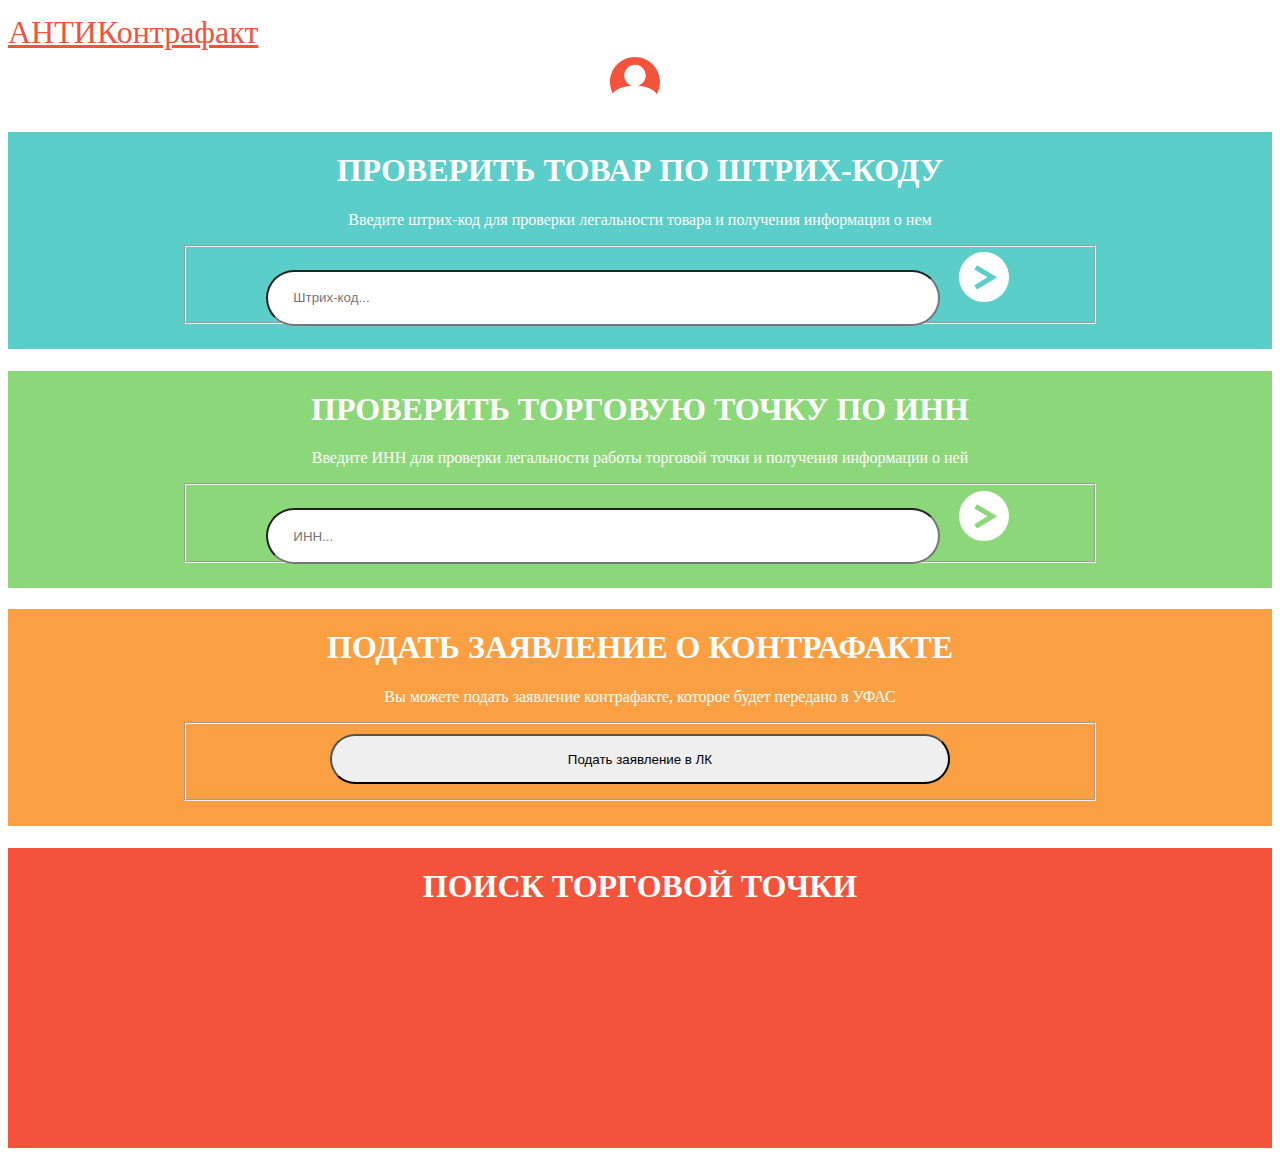
==== Антиконтрафакт/HTML-Страницы/merge/index.html @ bf782666 "merge" ====
<!doctype html>
<html lang="ru">
<head>
	<meta charset="utf-8">
	<meta name="viewport" content="width=device-width, initial-scale=1, shrink-to-fit=no">
	<link rel="stylesheet" href="https://stackpath.bootstrapcdn.com/bootstrap/4.5.0/css/bootstrap.min.css" integrity="sha384-9aIt2nRpC12Uk9gS9baDl411NQApFmC26EwAOH8WgZl5MYYxFfc+NcPb1dKGj7Sk" crossorigin="anonymous">
	<link rel="stylesheet" type="text/css" href="./style.css">
	<title>АНТИКонтрафакт</title>
</head>
<body>
	<header>
		<nav class="navbar navbar-light bg-light justify-content-between">
			<a href="index.html" class="navbar-brand" style="color:#F3533B;">АНТИКонтрафакт</a>
			<span style="margin-right: 10px;">
				<a href="login.html">
					<img src="person-circle.svg">
				</a>
			</span>
		</nav>
	</header>
	<div class="container-fluid blue">
		<h1>ПРОВЕРИТЬ ТОВАР ПО ШТРИХ-КОДУ</h1>
		<p>Введите штрих-код для проверки легальности товара и получения информации о нем</p><!--Текст надо будет написать-->
			<fieldset class="input-fieldset">
				<input class="input-field" type="text" placeholder="Штрих-код...">
				<a href="infoProduct.html" style="margin: 10px;"><img src="next.svg" alt="next"></a>
			</fieldset>
	</div>
	<div class="container-fluid green">
		<h1>ПРОВЕРИТЬ ТОРГОВУЮ ТОЧКУ ПО ИНН</h1>
		<p>Введите ИНН для проверки легальности работы торговой точки и получения информации о ней</p><!--Текст надо будет написать-->
			<fieldset class="input-fieldset">
				<input class="input-field" type="text" placeholder="ИНН...">
				<a href="infoOutlet.html" style="margin: 10px;"><img src="next.svg" alt="next"></a>
			</fieldset>
	</div>
	<div class="container-fluid orange">
		<h1>ПОДАТЬ ЗАЯВЛЕНИЕ О КОНТРАФАКТЕ</h1>
		<p>Вы можете подать заявление контрафакте, которое будет передано в УФАС</p><!--Текст надо будет написать-->
			<fieldset class="input-fieldset">
				<button type="submit" class="input-field">Подать заявление в ЛК</button>
			</fieldset>
	</div>
	<div class="container-fluid red" style="height: 300px;">
		<h1>ПОИСК ТОРГОВОЙ ТОЧКИ</h1>
		<iframe src="https://yandex.ru/map-widget/v1/?um=constructor%3A69a99579ebff582d2bea4e5db05ece7a31c4bc7dc8a04db59e3fe63fb5686ae7&amp;source=constructor" width="70%" height="200" frameborder="0"></iframe>
	</div>

	<!-- Optional JavaScript -->
	<!-- jQuery first, then Popper.js, then Bootstrap JS -->
	<script src="https://code.jquery.com/jquery-3.4.1.slim.min.js" integrity="sha384-J6qa4849blE2+poT4WnyKhv5vZF5SrPo0iEjwBvKU7imGFAV0wwj1yYfoRSJoZ+n" crossorigin="anonymous"></script>
	<script src="https://cdn.jsdelivr.net/npm/popper.js@1.16.0/dist/umd/popper.min.js" integrity="sha384-Q6E9RHvbIyZFJoft+2mJbHaEWldlvI9IOYy5n3zV9zzTtmI3UksdQRVvoxMfooAo" crossorigin="anonymous"></script>
	<script src="https://stackpath.bootstrapcdn.com/bootstrap/4.4.1/js/bootstrap.min.js" integrity="sha384-wfSDF2E50Y2D1uUdj0O3uMBJnjuUD4Ih7YwaYd1iqfktj0Uod8GCExl3Og8ifwB6" crossorigin="anonymous"></script></body>
	</html>
---- Антиконтрафакт/HTML-Страницы/merge/style.css ----
body{
	color: #F3533B;
	font-family: roboto;
      font-style: normal;
      font-weight: normal;
      text-align: center;
}

h1{
	padding-top: 20px;
	text-align: center;
}

h2{
	line-height: 50px;
	margin-top: 75px;
	margin-bottom: 75px;
}

h3{
	text-align: center;
}

input, button{
	border-radius: 37.5px;
}

.navbar-brand{
      font-size: 32px;
      line-height: 49px;
      display: flex;
      align-items: center;
      text-align: center;
}


.blue{
	color:white;
	background-color: #5BCEC9;
}

.orange{
	color:white;
	background-color: #FA9F42;
}

.green{
	color:white;
	background-color: #8CD77A;
}

.red{
	color:white;
	background-color: #F3533B;
}

.history-row{
	height: 50px;
	text-align: center;
	line-height: 50px;
}

.history-row a{
	color:white;
	text-decoration: underline;
}

.password-fieldset{
	width: 70%;
	height: 150px;
	margin-top:25px;
	margin-left:15%;
	margin-bottom: 25px;
}

.input-fieldset{
	width: 70%;
	height: 60px;
	display: inline-block;	
	margin-bottom: 25px;
}

.password-field{
	width: 100%;
	height: 30px;
	margin: 5px;
	padding-left: 15px;
	padding-right: 15px;
}

.input-field{
	width: 70%;
	height: 50px;
	margin: 5px;
	padding-left: 25px;
	padding-right: 25px;
}

.exit-button{
	width: 100%;
	height: 50px;
	margin-top: 50px;
}
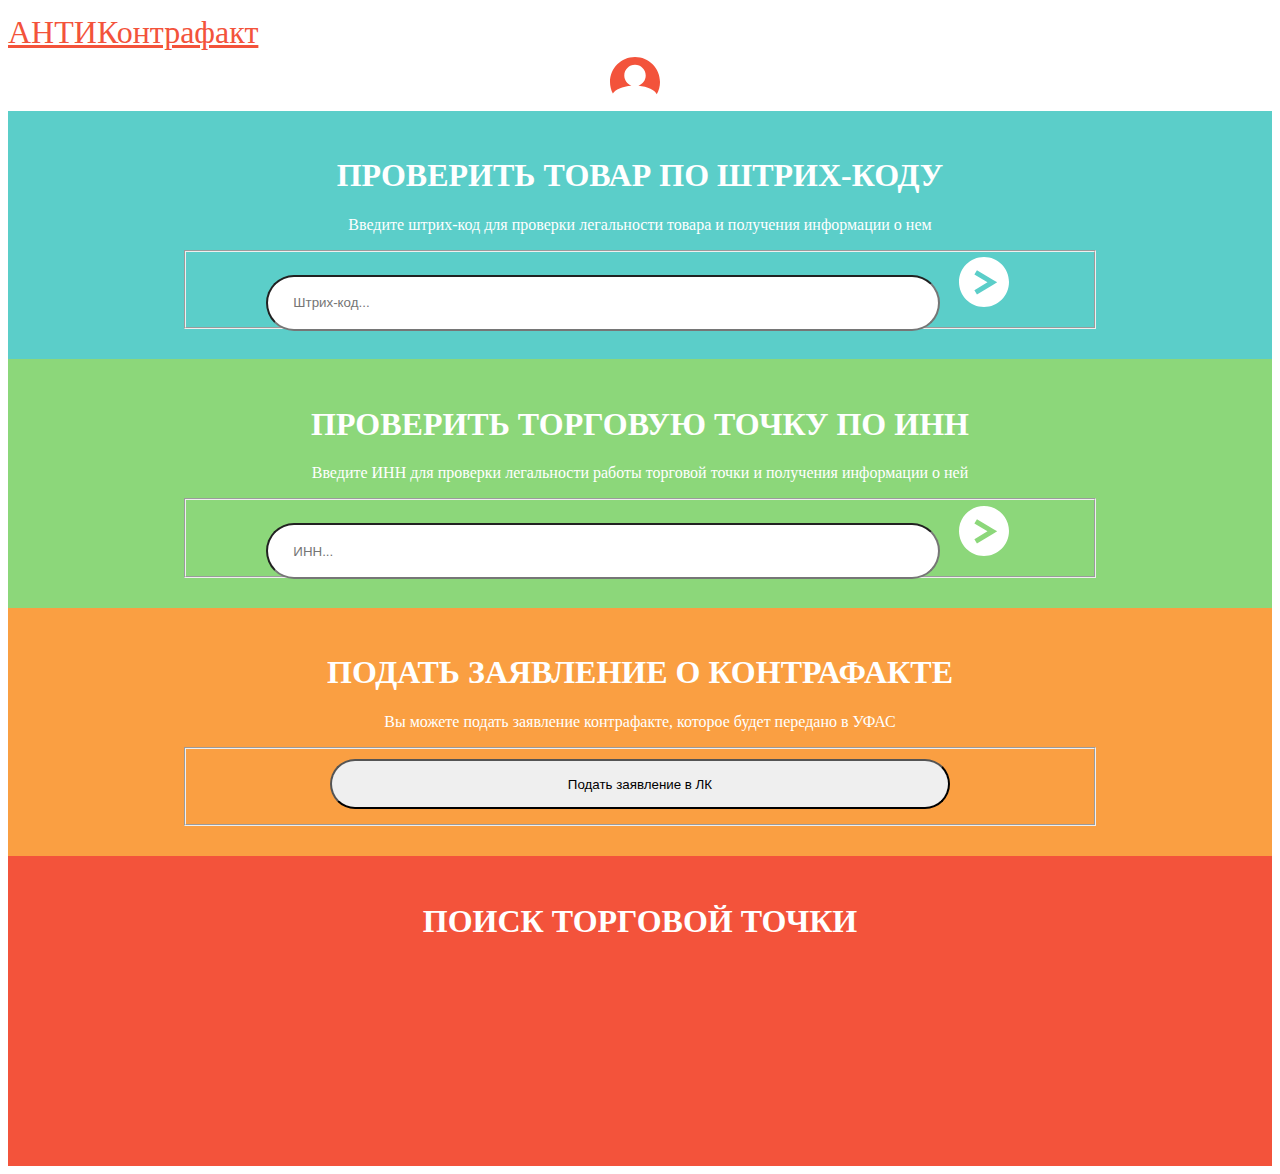
==== commit ff5a77a5: "Собранная версия сайта" ====
--- a/Антиконтрафакт/HTML-Страницы/merge/index.html
+++ b/Антиконтрафакт/HTML-Страницы/merge/index.html
@@ -46,9 +46,3 @@
 		<iframe src="https://yandex.ru/map-widget/v1/?um=constructor%3A69a99579ebff582d2bea4e5db05ece7a31c4bc7dc8a04db59e3fe63fb5686ae7&amp;source=constructor" width="70%" height="200" frameborder="0"></iframe>
 	</div>
 
-	<!-- Optional JavaScript -->
-	<!-- jQuery first, then Popper.js, then Bootstrap JS -->
-	<script src="https://code.jquery.com/jquery-3.4.1.slim.min.js" integrity="sha384-J6qa4849blE2+poT4WnyKhv5vZF5SrPo0iEjwBvKU7imGFAV0wwj1yYfoRSJoZ+n" crossorigin="anonymous"></script>
-	<script src="https://cdn.jsdelivr.net/npm/popper.js@1.16.0/dist/umd/popper.min.js" integrity="sha384-Q6E9RHvbIyZFJoft+2mJbHaEWldlvI9IOYy5n3zV9zzTtmI3UksdQRVvoxMfooAo" crossorigin="anonymous"></script>
-	<script src="https://stackpath.bootstrapcdn.com/bootstrap/4.4.1/js/bootstrap.min.js" integrity="sha384-wfSDF2E50Y2D1uUdj0O3uMBJnjuUD4Ih7YwaYd1iqfktj0Uod8GCExl3Og8ifwB6" crossorigin="anonymous"></script></body>
-	</html>--- a/Антиконтрафакт/HTML-Страницы/merge/style.css
+++ b/Антиконтрафакт/HTML-Страницы/merge/style.css
@@ -21,8 +21,12 @@
 	text-align: center;
 }
 
-input, button{
-	border-radius: 37.5px;
+input, button, select{
+	border-radius: 30px;
+}
+
+textarea{
+	border-radius: 15px;
 }
 
 .navbar-brand{
@@ -37,21 +41,29 @@
 .blue{
 	color:white;
 	background-color: #5BCEC9;
+	padding-bottom: 5px;
+	padding-top: 5px;
 }
 
 .orange{
 	color:white;
 	background-color: #FA9F42;
+	padding-bottom: 5px;
+	padding-top: 5px;
 }
 
 .green{
 	color:white;
 	background-color: #8CD77A;
+	padding-bottom: 5px;
+	padding-top: 5px;
 }
 
 .red{
 	color:white;
 	background-color: #F3533B;
+	padding-bottom: 5px;
+	padding-top: 5px;
 }
 
 .history-row{
@@ -67,10 +79,9 @@
 
 .password-fieldset{
 	width: 70%;
-	height: 150px;
-	margin-top:25px;
+	margin-top:20px;
 	margin-left:15%;
-	margin-bottom: 25px;
+	margin-bottom: 20px;
 }
 
 .input-fieldset{
@@ -82,7 +93,6 @@
 
 .password-field{
 	width: 100%;
-	height: 30px;
 	margin: 5px;
 	padding-left: 15px;
 	padding-right: 15px;
@@ -96,6 +106,18 @@
 	padding-right: 25px;
 }
 
+.login-button{
+	margin: 5px;
+	margin-left: 10px;
+}
+
+.confirm-button{
+	width: 30%;
+	height: 50px;
+	margin-left: 10px;
+	margin-right: 10px;
+}
+
 .exit-button{
 	width: 100%;
 	height: 50px;
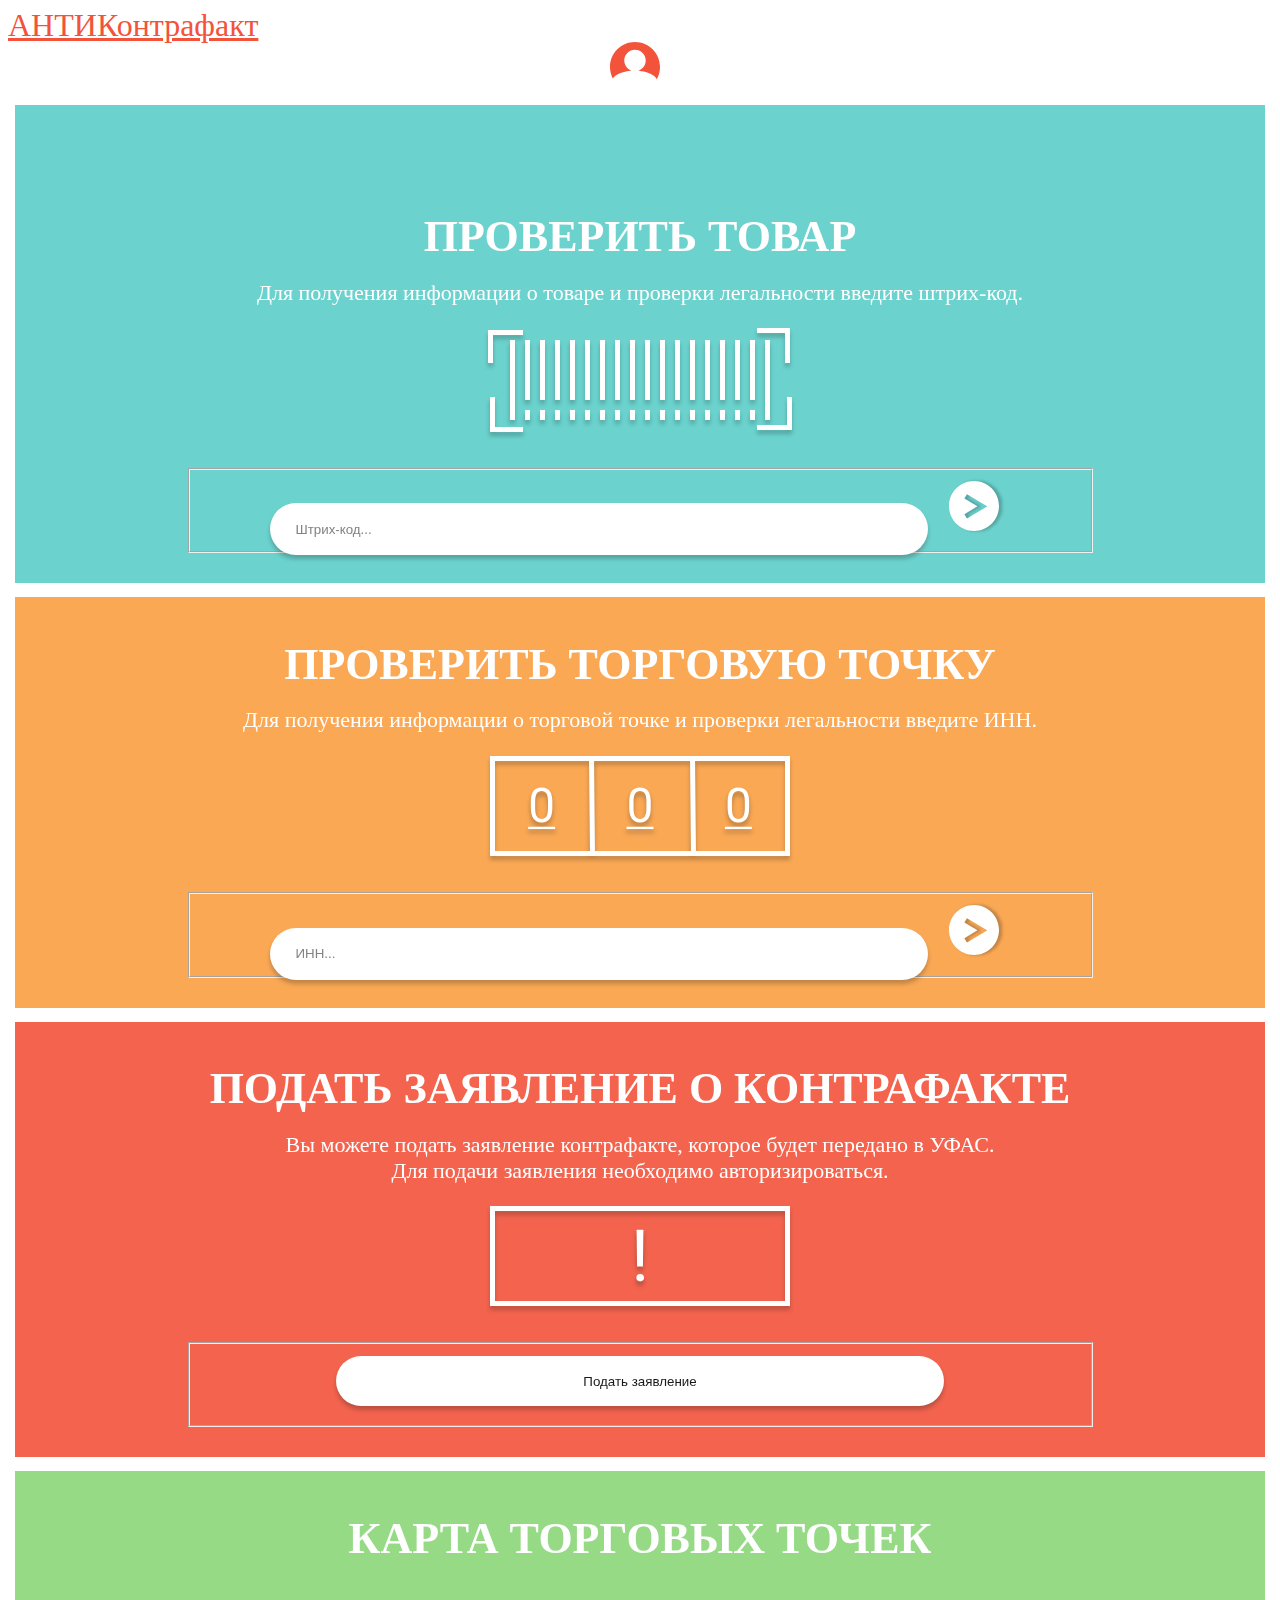
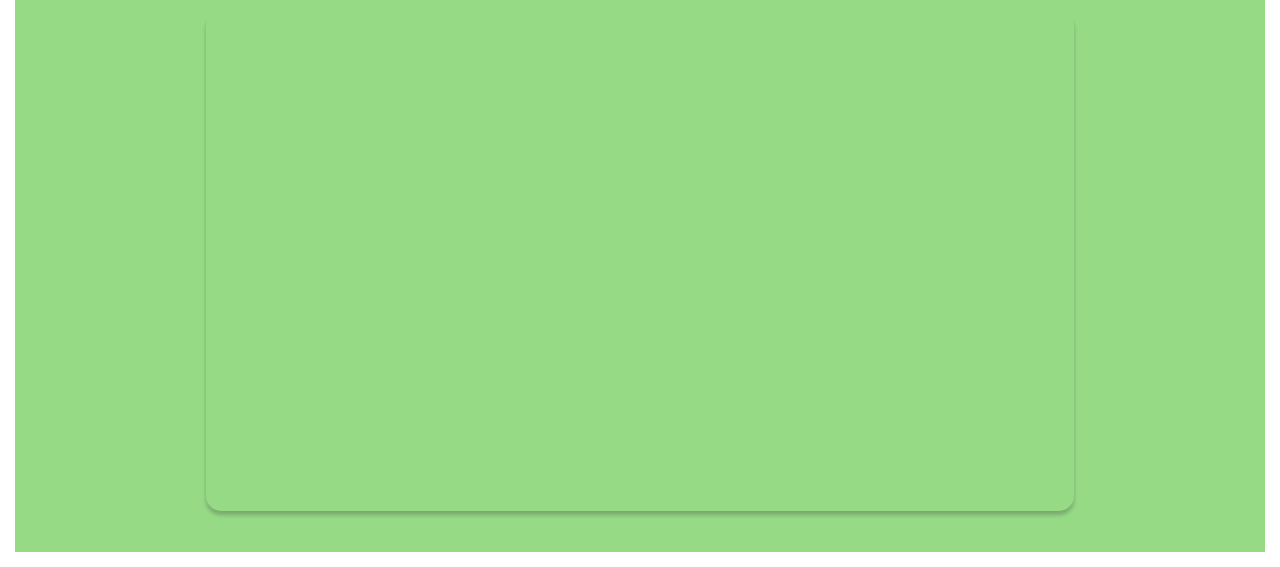
==== commit f5ba8e4d: "disign upgrade" ====
--- a/Антиконтрафакт/HTML-Страницы/merge/index.html
+++ b/Антиконтрафакт/HTML-Страницы/merge/index.html
@@ -9,7 +9,7 @@
 </head>
 <body>
 	<header>
-		<nav class="navbar navbar-light bg-light justify-content-between">
+		<nav class="navbar navbar-light bg-light justify-content-between fixed-top">
 			<a href="index.html" class="navbar-brand" style="color:#F3533B;">АНТИКонтрафакт</a>
 			<span style="margin-right: 10px;">
 				<a href="login.html">
@@ -18,31 +18,34 @@
 			</span>
 		</nav>
 	</header>
-	<div class="container-fluid blue">
-		<h1>ПРОВЕРИТЬ ТОВАР ПО ШТРИХ-КОДУ</h1>
-		<p>Введите штрих-код для проверки легальности товара и получения информации о нем</p><!--Текст надо будет написать-->
+	<div class="container-fluid blue" style="padding-top: 70px;">
+		<h1>ПРОВЕРИТЬ ТОВАР</h1>
+		<p>Для получения информации о товаре и проверки легальности введите штрих-код.</p><!--Текст надо будет написать-->
+		<p><img src="barkode.svg" alt="Штрих-код"></p>
 			<fieldset class="input-fieldset">
 				<input class="input-field" type="text" placeholder="Штрих-код...">
 				<a href="infoProduct.html" style="margin: 10px;"><img src="next.svg" alt="next"></a>
 			</fieldset>
 	</div>
-	<div class="container-fluid green">
-		<h1>ПРОВЕРИТЬ ТОРГОВУЮ ТОЧКУ ПО ИНН</h1>
-		<p>Введите ИНН для проверки легальности работы торговой точки и получения информации о ней</p><!--Текст надо будет написать-->
+	<div class="container-fluid orange">
+		<h1>ПРОВЕРИТЬ ТОРГОВУЮ ТОЧКУ</h1>
+		<p>Для получения информации о торговой точке и проверки легальности введите ИНН.</p><!--Текст надо будет написать-->
+		<p><img src="inn.svg" alt="ИНН"></p>
 			<fieldset class="input-fieldset">
 				<input class="input-field" type="text" placeholder="ИНН...">
 				<a href="infoOutlet.html" style="margin: 10px;"><img src="next.svg" alt="next"></a>
 			</fieldset>
 	</div>
-	<div class="container-fluid orange">
-		<h1>ПОДАТЬ ЗАЯВЛЕНИЕ О КОНТРАФАКТЕ</h1>
-		<p>Вы можете подать заявление контрафакте, которое будет передано в УФАС</p><!--Текст надо будет написать-->
+	<div class="container-fluid red">
+		<h1>ПОДАТЬ ЗАЯВЛЕНИЕ О КОНТРАФАКТЕ</h1> 
+		<p>Вы можете подать заявление контрафакте, которое будет передано в УФАС. <br> Для подачи заявления необходимо авторизироваться.</p><!--Текст надо будет написать-->
+		<p><img src="application.svg" alt="Заявление"></p>
 			<fieldset class="input-fieldset">
-				<button type="submit" class="input-field">Подать заявление в ЛК</button>
+				<button type="submit" class="input-field">Подать заявление</button>
 			</fieldset>
 	</div>
-	<div class="container-fluid red" style="height: 300px;">
-		<h1>ПОИСК ТОРГОВОЙ ТОЧКИ</h1>
-		<iframe src="https://yandex.ru/map-widget/v1/?um=constructor%3A69a99579ebff582d2bea4e5db05ece7a31c4bc7dc8a04db59e3fe63fb5686ae7&amp;source=constructor" width="70%" height="200" frameborder="0"></iframe>
+	<div class="container-fluid green">
+		<h1>КАРТА ТОРГОВЫХ ТОЧЕК</h1>
+		<iframe src="https://yandex.ru/map-widget/v1/?um=constructor%3A69a99579ebff582d2bea4e5db05ece7a31c4bc7dc8a04db59e3fe63fb5686ae7&amp;source=constructor" width="70%" height="500" frameborder="0" style="margin: 30px;"></iframe>
 	</div>
 
--- a/Антиконтрафакт/HTML-Страницы/merge/style.css
+++ b/Антиконтрафакт/HTML-Страницы/merge/style.css
@@ -4,6 +4,8 @@
       font-style: normal;
       font-weight: normal;
       text-align: center;
+      font-size: 22px;
+      line-height: 26px;
 }
 
 h1{
@@ -23,53 +25,63 @@
 
 input, button, select{
 	border-radius: 30px;
+	border:none;
+	box-shadow: 0px 4px 4px rgba(0, 0, 0, 0.25);
+	appearance:none;
+	background-color: white;
 }
 
-textarea{
+textarea, iframe{
 	border-radius: 15px;
+	box-shadow: 0px 4px 4px rgba(0, 0, 0, 0.25);
+}
+
+ *:focus {
+    outline: none;
 }
 
 .navbar-brand{
       font-size: 32px;
-      line-height: 49px;
+      line-height: 34px;
       display: flex;
       align-items: center;
       text-align: center;
 }
 
 
+.blue, .orange, .green, .red{
+	color:white;
+	padding: 5px;
+	opacity: 0.9;
+	border: 7px solid #FFFFFF;
+	overflow: hidden
+}
+
 .blue{
-	color:white;
 	background-color: #5BCEC9;
-	padding-bottom: 5px;
-	padding-top: 5px;
 }
 
 .orange{
-	color:white;
 	background-color: #FA9F42;
-	padding-bottom: 5px;
-	padding-top: 5px;
 }
 
 .green{
-	color:white;
 	background-color: #8CD77A;
-	padding-bottom: 5px;
-	padding-top: 5px;
 }
 
 .red{
-	color:white;
 	background-color: #F3533B;
-	padding-bottom: 5px;
-	padding-top: 5px;
+}
+
+.blue:hover, .orange:hover, .green:hover, .red:hover{
+	opacity: 1;
 }
 
 .history-row{
 	height: 50px;
 	text-align: center;
-	line-height: 50px;
+	line-height: 40px;
+	border:none;
 }
 
 .history-row a{
@@ -77,10 +89,25 @@
 	text-decoration: underline;
 }
 
+.history-row table{
+	width: 100%;
+}
+
+.history-row td{
+	width: 15%;
+}
+
 .password-fieldset{
 	width: 70%;
+	margin-top:10px;
+	margin-left:15%;
+	margin-bottom: 10px;
+}
+
+.login-fieldset{
+	width: 50%;
 	margin-top:20px;
-	margin-left:15%;
+	margin-left:25%;
 	margin-bottom: 20px;
 }
 
@@ -93,6 +120,7 @@
 
 .password-field{
 	width: 100%;
+	height: 35px;
 	margin: 5px;
 	padding-left: 15px;
 	padding-right: 15px;
@@ -112,14 +140,14 @@
 }
 
 .confirm-button{
-	width: 30%;
+	min-width: 60%;
+	max-width: 80%;
 	height: 50px;
-	margin-left: 10px;
-	margin-right: 10px;
 }
 
 .exit-button{
 	width: 100%;
 	height: 50px;
-	margin-top: 50px;
+	margin-top: 60px;
+	margin-bottom: 60px;
 }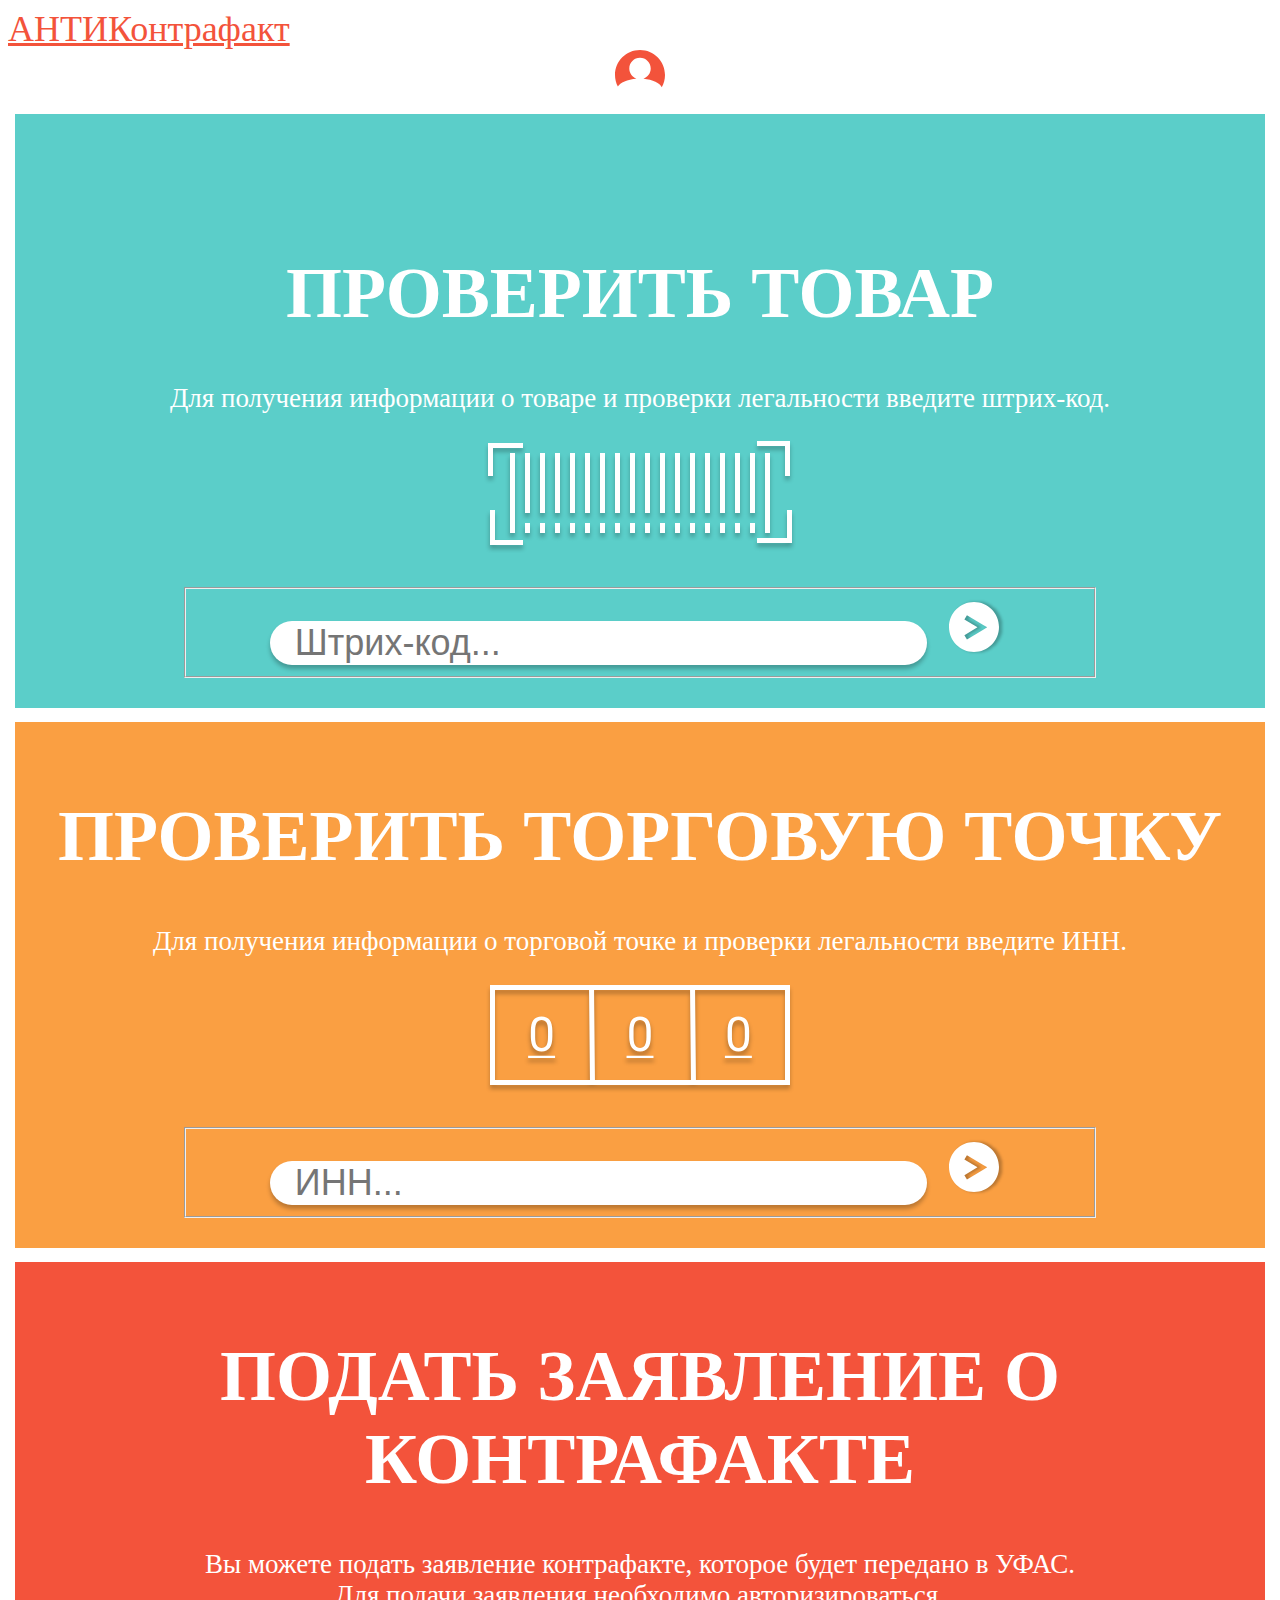
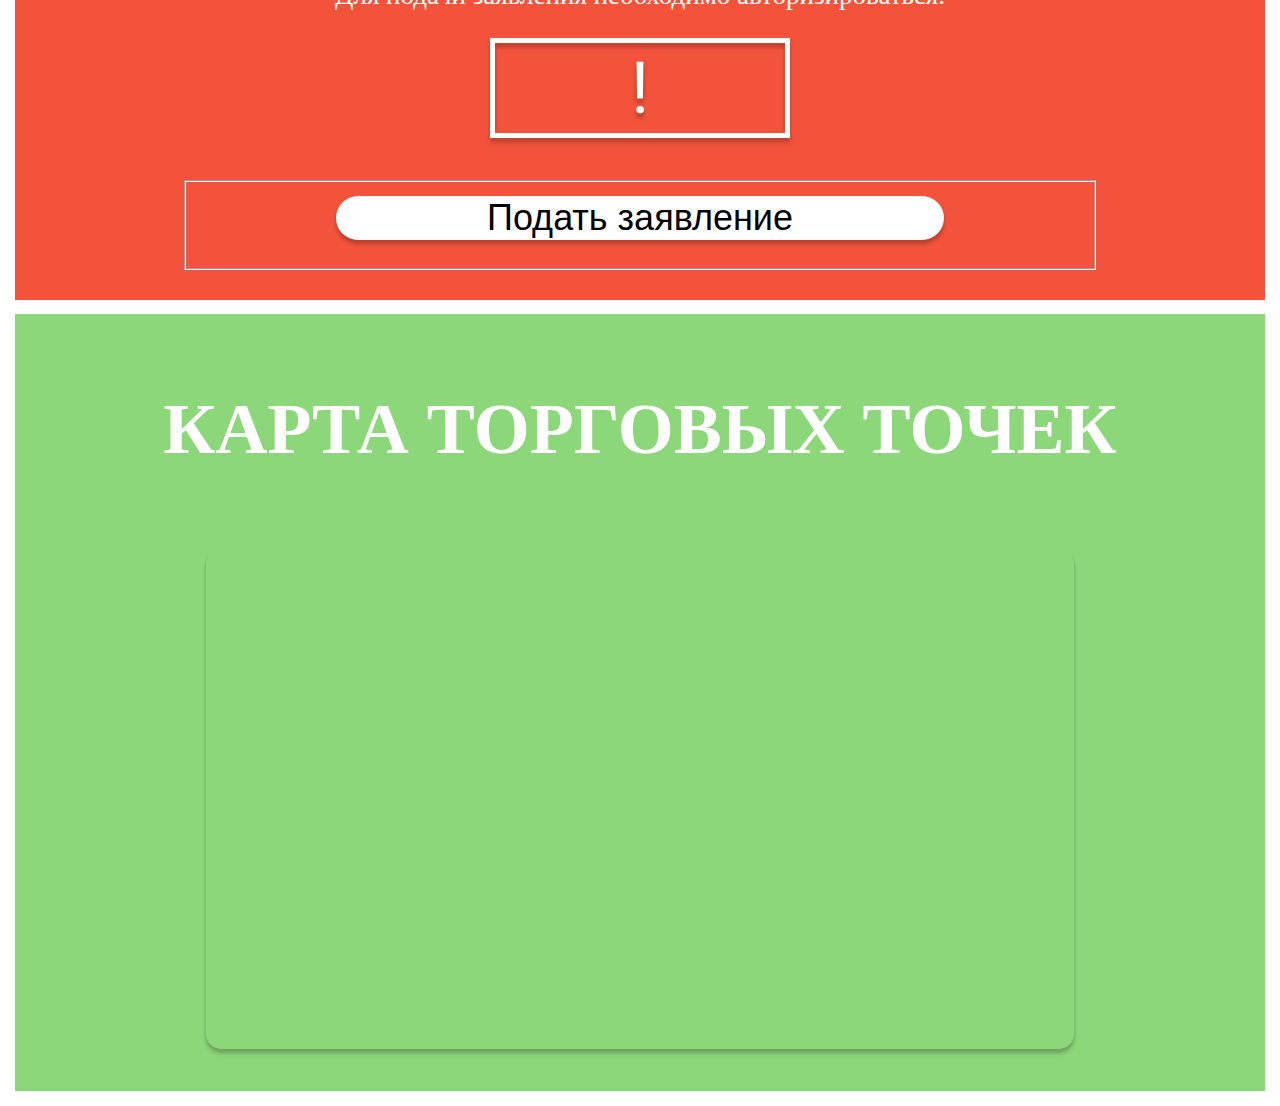
==== commit 676f0b86: "mobile version better" ====
--- a/Антиконтрафакт/HTML-Страницы/merge/index.html
+++ b/Антиконтрафакт/HTML-Страницы/merge/index.html
@@ -11,11 +11,9 @@
 	<header>
 		<nav class="navbar navbar-light bg-light justify-content-between fixed-top">
 			<a href="index.html" class="navbar-brand" style="color:#F3533B;">АНТИКонтрафакт</a>
-			<span style="margin-right: 10px;">
 				<a href="login.html">
 					<img src="person-circle.svg">
 				</a>
-			</span>
 		</nav>
 	</header>
 	<div class="container-fluid blue" style="padding-top: 70px;">
--- a/Антиконтрафакт/HTML-Страницы/merge/style.css
+++ b/Антиконтрафакт/HTML-Страницы/merge/style.css
@@ -4,26 +4,27 @@
       font-style: normal;
       font-weight: normal;
       text-align: center;
-      font-size: 22px;
-      line-height: 26px;
+      font-size: 3vmin;
 }
 
 h1{
+	font-size: 8vmin;
 	padding-top: 20px;
 	text-align: center;
 }
 
 h2{
-	line-height: 50px;
-	margin-top: 75px;
-	margin-bottom: 75px;
+	margin-top: 9vh;
+	margin-bottom: 9vh;
+	font-size: 7vmin;
 }
 
 h3{
 	text-align: center;
+	font-size: 6vmin;
 }
 
-input, button, select{
+input, button{
 	border-radius: 30px;
 	border:none;
 	box-shadow: 0px 4px 4px rgba(0, 0, 0, 0.25);
@@ -36,25 +37,29 @@
 	box-shadow: 0px 4px 4px rgba(0, 0, 0, 0.25);
 }
 
+
+textarea{
+	text-align: justify; 
+	min-height: 70px; 
+	max-height: 300px;
+}
+
  *:focus {
     outline: none;
 }
 
 .navbar-brand{
-      font-size: 32px;
-      line-height: 34px;
+      font-size: 4vh;
       display: flex;
       align-items: center;
       text-align: center;
 }
 
-
 .blue, .orange, .green, .red{
 	color:white;
 	padding: 5px;
-	opacity: 0.9;
 	border: 7px solid #FFFFFF;
-	overflow: hidden
+	overflow: hidden;
 }
 
 .blue{
@@ -74,7 +79,7 @@
 }
 
 .blue:hover, .orange:hover, .green:hover, .red:hover{
-	opacity: 1;
+	opacity: 0.95;
 }
 
 .history-row{
@@ -112,7 +117,8 @@
 }
 
 .input-fieldset{
-	width: 70%;
+	display: inline-block;
+	min-width: 70%;
 	height: 60px;
 	display: inline-block;	
 	margin-bottom: 25px;
@@ -120,7 +126,7 @@
 
 .password-field{
 	width: 100%;
-	height: 35px;
+    font-size: 4vmin;
 	margin: 5px;
 	padding-left: 15px;
 	padding-right: 15px;
@@ -128,10 +134,20 @@
 
 .input-field{
 	width: 70%;
-	height: 50px;
+    font-size: 4vmin;
 	margin: 5px;
 	padding-left: 25px;
 	padding-right: 25px;
+}
+
+.request-field{
+	width: 70%;
+    font-size: 4vmin;
+	margin: 5px;
+	padding-left: 25px;
+	padding-right: 25px;
+	border:4px solid #FFFFFF;	
+	border-radius: 15px;
 }
 
 .login-button{
@@ -140,14 +156,15 @@
 }
 
 .confirm-button{
-	min-width: 60%;
-	max-width: 80%;
-	height: 50px;
+	width: 100%;
+    font-size: 5vmin;
+	border:0;
+	margin:10px;
 }
 
 .exit-button{
 	width: 100%;
-	height: 50px;
+    font-size: 5vmin;
 	margin-top: 60px;
 	margin-bottom: 60px;
 }